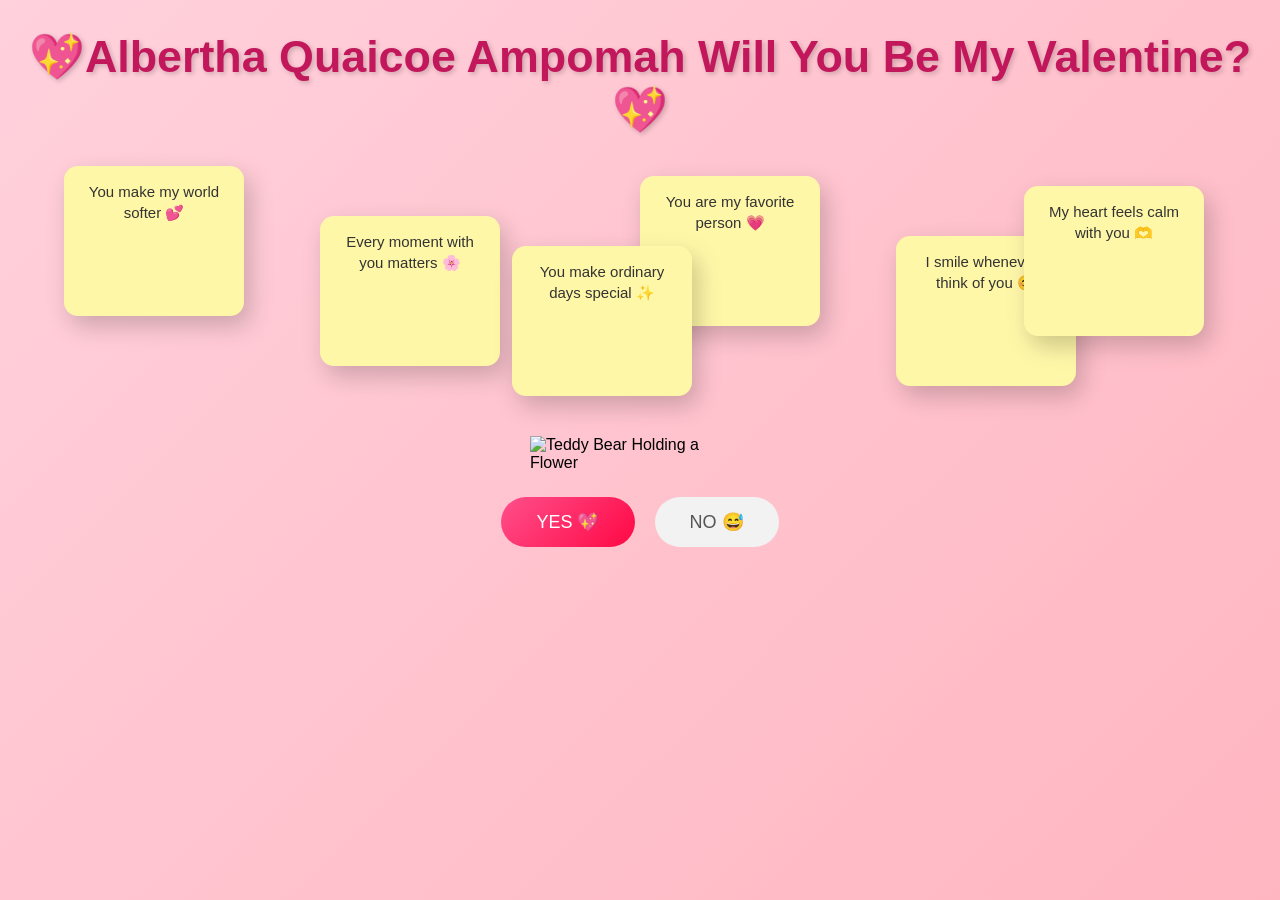
==== index.htm @ 958ddd16 "Add files via upload" ====
<!DOCTYPE html>
<html lang="en">
<head>
    <meta charset="UTF-8">
    <title>Be My Valentine 💗</title>
    <link rel="stylesheet" href="style.css">
</head>
<body>

    <!-- TITLE -->
    <header>
        <h1>💖Albertha Quaicoe Ampomah Will You Be My Valentine? 💖</h1>
    </header>

    <!-- STICKY NOTES -->
    <section class="notes-container" id="notes"></section>

    <!-- TEDDY IMAGE -->
    <div class="teddy">
        <img src="teddy.png" alt="Teddy Bear Holding a Flower">
    </div>

    <!-- BUTTON -->
  <div class="ask">
    <button id="yesBtn">YES 💖</button>
    <button id="noBtn">NO 😅</button>
</div>

<div class="bribe-overlay" id="bribeOverlay">
    <div class="bribe-content">
    <img src="bribe.jpg" alt="Bribe">
    <p>Waittt 😭 I will give you kenkey oo </p>
</div>

    <script src="script.js"></script>
</body>
</html>
---- style.css ----
/* ===== GLOBAL ===== */
 *{
    box-sizing: border-box;
    margin: 0;
    padding: 0;
}

body {
    font-family: 'Poppins', sans-serif;
    background: linear-gradient(135deg, #ffd1dc, #ffb6c1);
    height: 100vh;
    overflow-x: hidden;
}

/* ===== HEADER ===== */
header {
    width: 100%;
    text-align: center;
    padding: 30px 0 0 0;
    z-index: 10;
    position: relative;
}

header h1 {
    color: #c2185b;
    font-size: 2.8rem;
    text-shadow: 2px 2px 5px rgba(0,0,0,0.2);
}

/* ===== STICKY NOTES ===== */
.notes-container {
    position: relative;
    width: 100%;
    height: 260px;
    margin-top: 20px;
    overflow: visible;
}


.note {
    position: absolute;
    width: 180px;
    height: 150px;
    background: #fff7a8;
    padding: 15px;
    border-radius: 14px;
    box-shadow: 6px 10px 25px rgba(0,0,0,0.2);
    text-align: center;
    animation: floatNote 5s ease-in-out infinite;
    z-index: 2;
}

.note p {
    font-size: 15px;
    color: #333;
    line-height: 1.4;
}


/* Floating animation */
@keyframes floatNote {
    0%, 100% {
        transform: translateY(0) rotate(var(--angle));
    }
    50% {
        transform: translateY(-10px) rotate(var(--angle));
    }
}


.note {
    animation: floatNote 4s ease-in-out infinite;
}

.note:hover {
    transform: scale(1.08) rotate(var(--angle));
    z-index: 5;
}

/* ===== TEDDY IMAGE ===== */
.teddy {
    display: flex;
    justify-content: center;
    margin: 20px auto 10px auto; /* top margin reduced */
    position: relative;
    z-index: 5;
}

.teddy img {
    width: 220px;        /* slightly bigger */
    max-width: 90%;      /* responsive */
    height: auto;
    animation: floatTeddy 4s ease-in-out infinite;
}



@keyframes floatTeddy {
    0%,100% { transform: translateY(0); }
    50% { transform: translateY(-12px); }
}

/* ===== BUTTON ===== */
.ask {
    display: flex;
    gap: 20px;
    justify-content: center;
    margin-top: 25px;
}

/* Buttons */
#yesBtn, #noBtn {
    padding: 14px 35px;
    font-size: 18px;
    border-radius: 35px;
    border: none;
    cursor: pointer;
    transition: all 0.4s ease;
}

#yesBtn {
    background: linear-gradient(135deg, #ff4f8b, #ff0844);
    color: white;
}

#noBtn {
    background: #f2f2f2;
    color: #555;
}

/* Bribe box */
.bribe {
    margin-top: 25px;
    text-align: center;
    animation: fadeIn 0.5s ease;
}

.bribe img {
    width: 200px;
    max-width: 80%;
    border-radius: 20px;
    box-shadow: 0 15px 30px rgba(0,0,0,0.25);
}

.bribe p {
    margin-top: 12px;
    font-size: 18px;
    color: #c2185b;
}

/* Hide by default */
.hidden {
    display: none;
}


/* ===== SUCCESS SCREEN ===== */
.success {
    position: fixed;
    inset: 0;
    background: linear-gradient(135deg, #ff0844, #ffb199);
    display: flex;
    justify-content: center;
    align-items: center;
    color: white;
    font-size: 2.2rem;
    text-align: center;
    z-index: 999;
    animation: fadeIn 1s ease;
}

@keyframes fadeIn {
    from { opacity: 0; }
    to { opacity: 1; }
}
.bribe-overlay {
    position: fixed;
    inset: 0;
    background: rgba(255, 182, 193, 0.92);
    display: none;
    justify-content: center;
    align-items: center;
    z-index: 1000;
}

.bribe-content {
    text-align: center;
    animation: popIn 0.4s ease;
}

.bribe-content img {
    width: 350px;
    max-width: 85%;
    border-radius: 20px;
    box-shadow: 0 15px 35px rgba(0,0,0,0.35);
}

.bribe-content p {
    margin-top: 20px;
    font-size: 1.4rem;
    color: #c2185b;
    font-weight: 600;
}

@keyframes popIn {
    from {
        transform: scale(0.7);
        opacity: 0;
    }
    to {
        transform: scale(1);
        opacity: 1;
    }
}
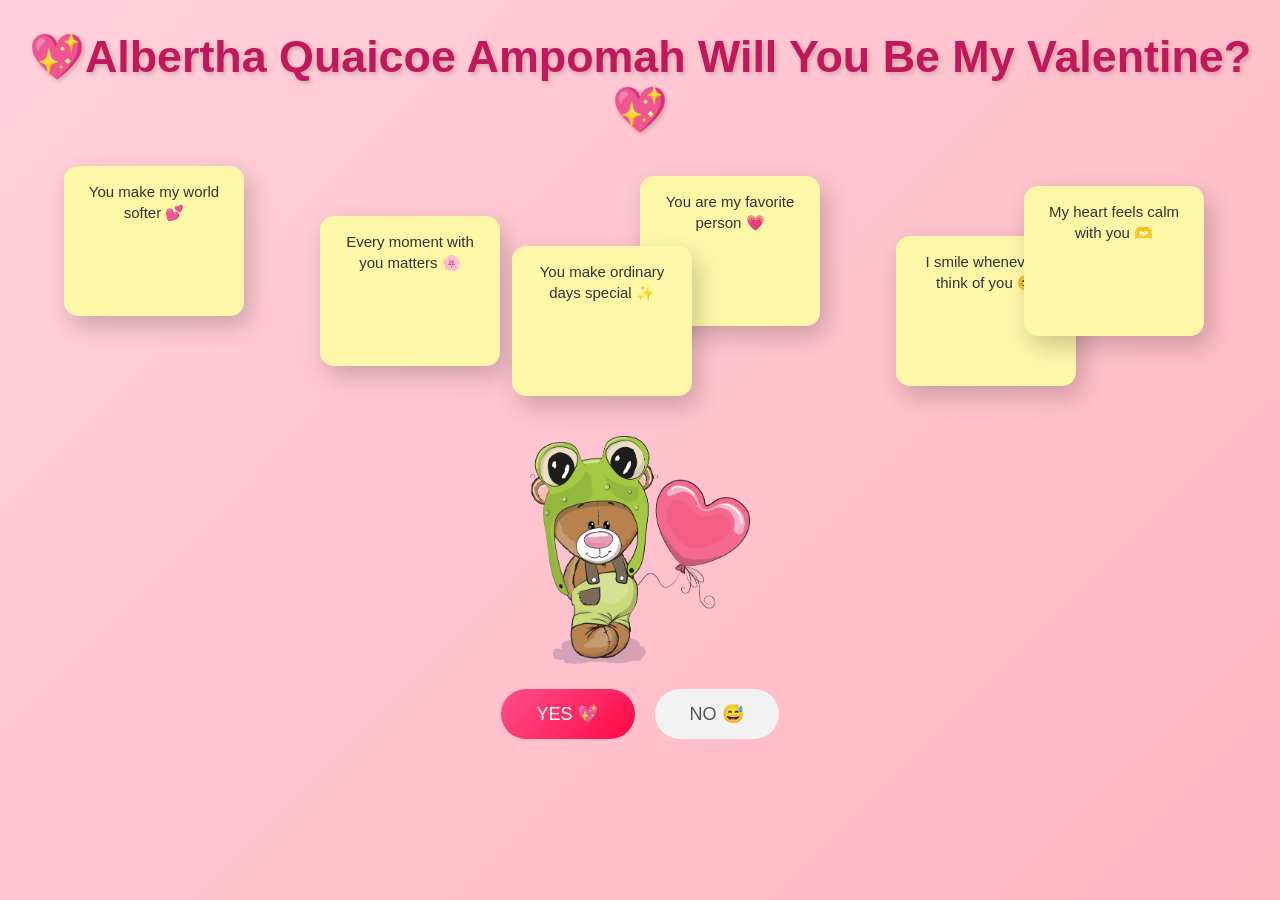
==== commit 73e3dcd0: "Update index.htm" ====
--- a/index.htm
+++ b/index.htm
@@ -17,7 +17,7 @@
 
     <!-- TEDDY IMAGE -->
     <div class="teddy">
-        <img src="teddy.png" alt="Teddy Bear Holding a Flower">
+        <img src="images/teddy.png" alt="Teddy Bear Holding a Flower">
     </div>
 
     <!-- BUTTON -->
@@ -28,10 +28,11 @@
 
 <div class="bribe-overlay" id="bribeOverlay">
     <div class="bribe-content">
-    <img src="bribe.jpg" alt="Bribe">
+    <img src="images/bribe.jpg" alt="Bribe">
     <p>Waittt 😭 I will give you kenkey oo </p>
 </div>
 
     <script src="script.js"></script>
 </body>
 </html>
+
